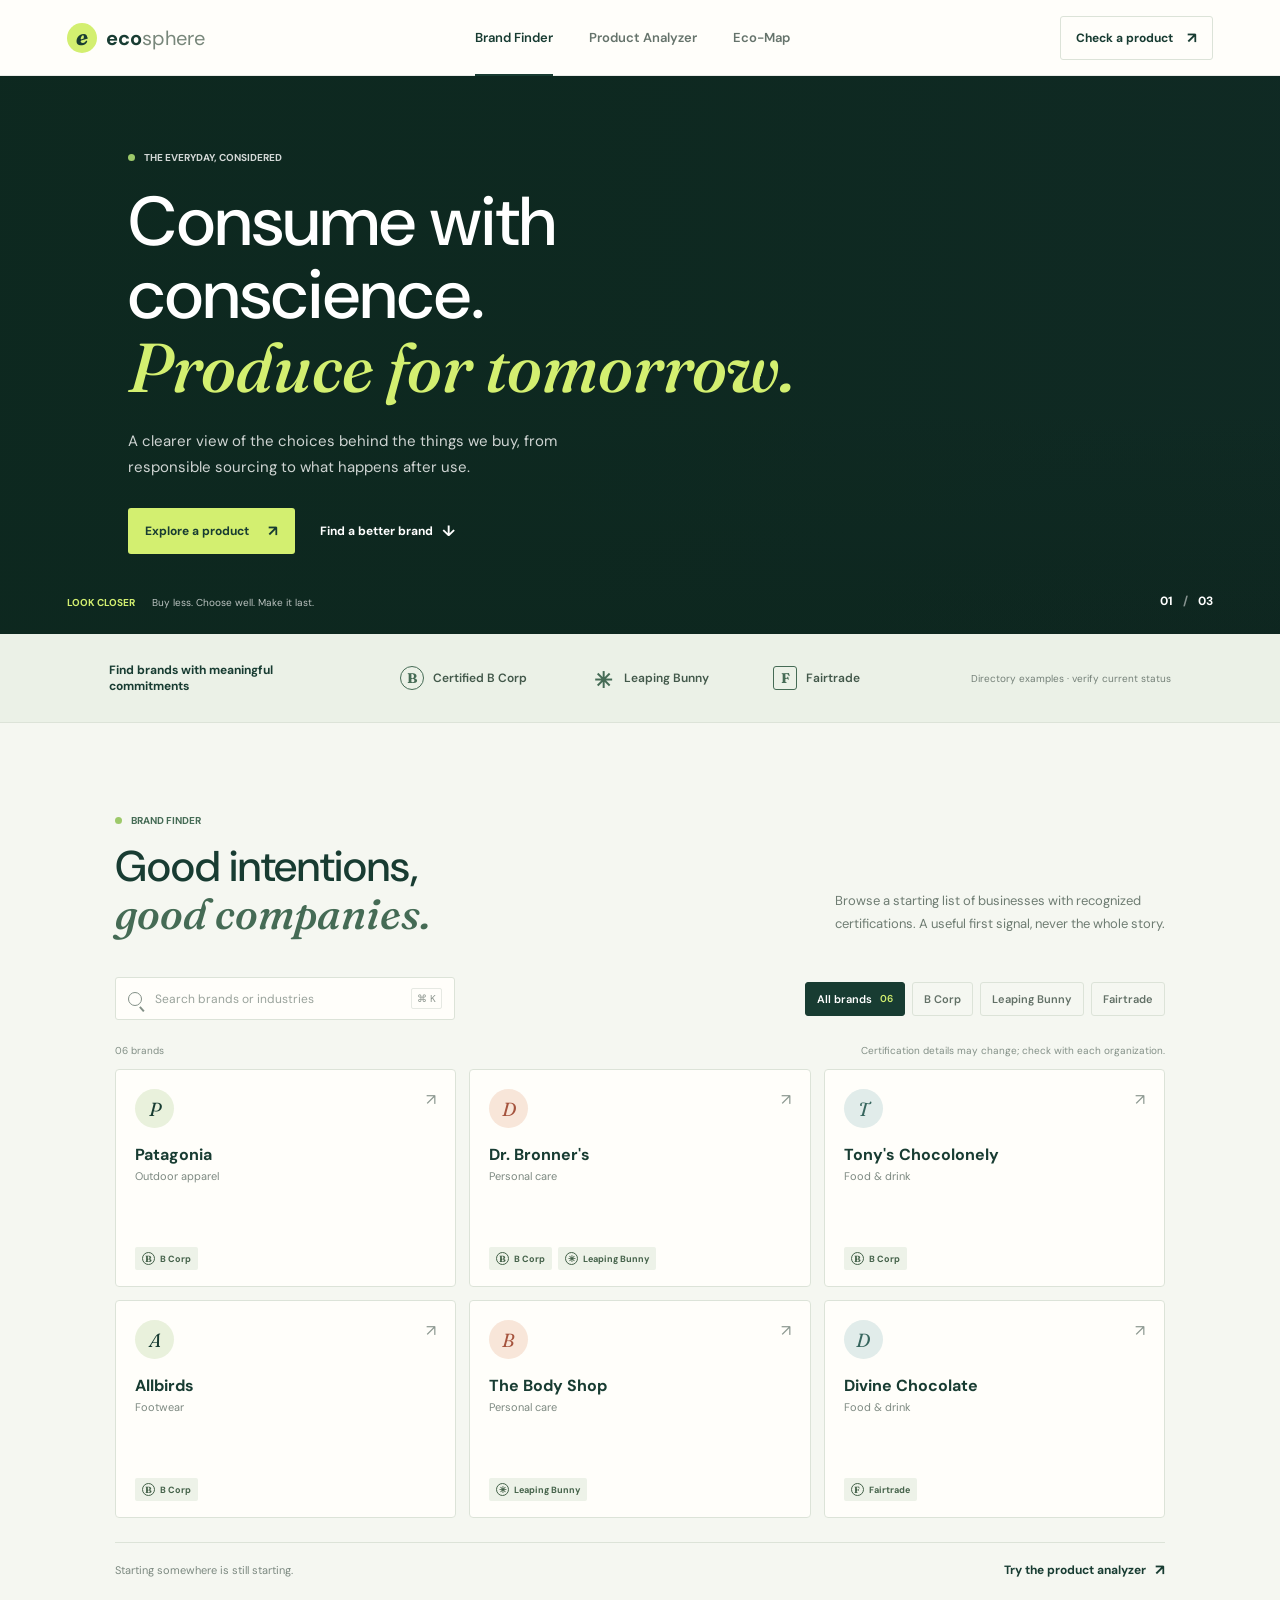
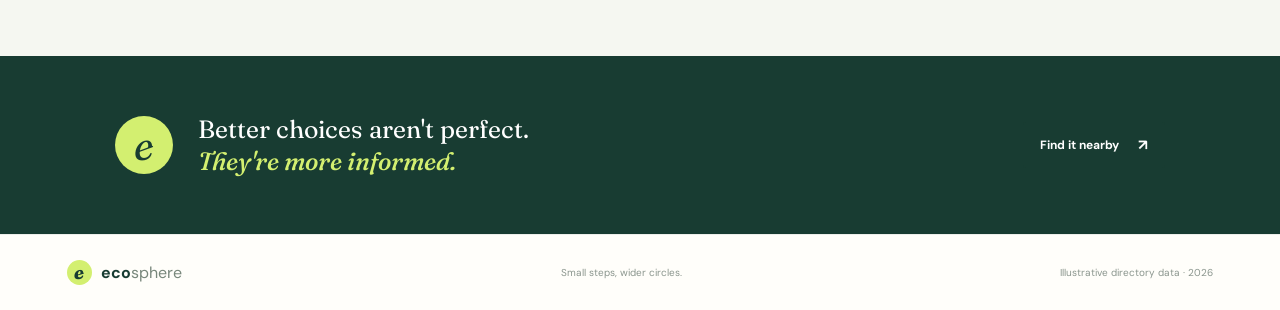
==== index.html @ 040bf847 "initial" ====
<!doctype html>
<html lang="en">
<head>
  <meta charset="utf-8">
  <meta name="viewport" content="width=device-width, initial-scale=1">
  <meta name="theme-color" content="#183c32">
  <meta name="description" content="Find considered brands and make more informed everyday choices with EcoSphere.">
  <title>EcoSphere | Better choices, made visible</title>
  <link rel="preconnect" href="https://fonts.googleapis.com">
  <link rel="preconnect" href="https://fonts.gstatic.com" crossorigin>
  <link href="https://fonts.googleapis.com/css2?family=DM+Sans:wght@400;500;600;700&family=Fraunces:opsz,wght@9..144,500;9..144,600&display=swap" rel="stylesheet">
  <link rel="stylesheet" href="styles.css">
  <script src="app.js" defer></script>
</head>
<body>
  <header class="site-header">
    <a class="wordmark" href="index.html" aria-label="EcoSphere home"><span class="brand-mark" aria-hidden="true">e</span><span>eco<span class="wordmark-light">sphere</span></span></a>
    <button class="menu-toggle" type="button" aria-label="Open navigation" aria-expanded="false" aria-controls="main-nav"><span></span><span></span></button>
    <nav class="main-nav" id="main-nav" aria-label="Main navigation">
      <a class="nav-link is-active" aria-current="page" href="index.html">Brand Finder</a>
      <a class="nav-link" href="analyzer.html">Product Analyzer</a>
      <a class="nav-link" href="eco-map.html">Eco-Map</a>
    </nav>
    <a class="header-cta" href="analyzer.html">Check a product <span aria-hidden="true">↗</span></a>
  </header>

  <main>
    <section class="hero hero-home">
      <div class="hero-photo" role="img" aria-label="Sunlight falling across a green mountain landscape"></div>
      <div class="hero-shade"></div>
      <div class="hero-content">
        <p class="eyebrow eyebrow-light"><span class="eyebrow-dot"></span> The everyday, considered</p>
        <h1>Consume with conscience.<br><em>Produce for tomorrow.</em></h1>
        <p class="hero-copy">A clearer view of the choices behind the things we buy, from responsible sourcing to what happens after use.</p>
        <div class="hero-actions"><a class="button button-lime" href="analyzer.html">Explore a product <span aria-hidden="true">↗</span></a><a class="text-link text-link-light" href="#brand-finder">Find a better brand <span aria-hidden="true">↓</span></a></div>
      </div>
      <div class="hero-footnote"><span>LOOK CLOSER</span><span>Buy less. Choose well. Make it last.</span></div>
      <div class="hero-index" aria-hidden="true">01 <span>/</span> 03</div>
    </section>

    <section class="trust-strip" aria-label="Directory certifications">
      <p>Find brands with meaningful commitments</p>
      <div class="trust-labels"><span><b class="trust-symbol">B</b> Certified B Corp</span><span><b class="trust-symbol trust-symbol-leaf">✳</b> Leaping Bunny</span><span><b class="trust-symbol trust-symbol-fair">F</b> Fairtrade</span></div>
      <span class="demo-note">Directory examples · verify current status</span>
    </section>

    <section class="directory-section section-pad" id="brand-finder">
      <div class="section-heading">
        <div><p class="eyebrow"><span class="eyebrow-dot"></span> Brand Finder</p><h2>Good intentions,<br><em>good companies.</em></h2></div>
        <p class="section-intro">Browse a starting list of businesses with recognized certifications. A useful first signal, never the whole story.</p>
      </div>
      <div class="directory-tools">
        <label class="search-field"><span class="search-icon" aria-hidden="true"></span><span class="sr-only">Search brands or industries</span><input id="brand-search" type="search" placeholder="Search brands or industries" autocomplete="off"><kbd>⌘ K</kbd></label>
        <div class="filter-group" role="group" aria-label="Filter by certification">
          <button class="filter-chip is-selected" type="button" data-cert="all" aria-pressed="true">All brands <span>06</span></button>
          <button class="filter-chip" type="button" data-cert="B Corp" aria-pressed="false">B Corp</button>
          <button class="filter-chip" type="button" data-cert="Leaping Bunny" aria-pressed="false">Leaping Bunny</button>
          <button class="filter-chip" type="button" data-cert="Fairtrade" aria-pressed="false">Fairtrade</button>
        </div>
      </div>
      <div class="result-line"><span id="brand-result-count">06 brands</span><span>Certification details may change; check with each organization.</span></div>
      <div class="brand-grid" id="brand-grid" aria-live="polite"></div>
      <div class="empty-state" id="brand-empty" hidden><span class="empty-icon">⌕</span><h3>No brands found</h3><p>Try a different search or certification filter.</p><button class="text-link" type="button" data-clear-search>Clear filters <span aria-hidden="true">↗</span></button></div>
      <div class="directory-bottom"><span>Starting somewhere is still starting.</span><a class="text-link" href="analyzer.html">Try the product analyzer <span aria-hidden="true">↗</span></a></div>
    </section>
    <section class="closing-band"><span class="closing-mark" aria-hidden="true">e</span><p>Better choices aren't perfect.<br><em>They're more informed.</em></p><a class="button button-dark" href="eco-map.html">Find it nearby <span aria-hidden="true">↗</span></a></section>
  </main>

  <footer class="site-footer"><a class="wordmark wordmark-footer" href="index.html"><span class="brand-mark" aria-hidden="true">e</span><span>eco<span class="wordmark-light">sphere</span></span></a><span>Small steps, wider circles.</span><span>Illustrative directory data · 2026</span></footer>
</body>
</html>
---- styles.css ----
:root {
  color-scheme: light;
  --forest: #183c32;
  --forest-dark: #102a24;
  --moss: #456b55;
  --lime: #d3ef70;
  --paper: #f5f7f1;
  --white: #fffefa;
  --ink: #1c2a23;
  --muted: #748078;
  --line: #dce3d8;
  --coral: #e78369;
  --font-body: "DM Sans", "Avenir Next", sans-serif;
  --font-display: "Fraunces", Georgia, serif;
}

* { box-sizing: border-box; }
html { scroll-behavior: smooth; }
body { margin: 0; background: var(--paper); color: var(--ink); font-family: var(--font-body); font-size: 15px; -webkit-font-smoothing: antialiased; }
a { color: inherit; text-decoration: none; }
button, input { color: inherit; font: inherit; }
button { cursor: pointer; }
.sr-only { position: absolute; width: 1px; height: 1px; padding: 0; margin: -1px; overflow: hidden; clip: rect(0,0,0,0); white-space: nowrap; border: 0; }

.site-header { position: sticky; z-index: 20; top: 0; display: flex; align-items: center; justify-content: space-between; height: 76px; padding: 0 5.2%; background: var(--white); border-bottom: 1px solid rgba(24,60,50,.09); }
.wordmark { display: inline-flex; align-items: center; gap: 9px; color: var(--forest); font-size: 20px; font-weight: 700; letter-spacing: 0; }
.wordmark-light { color: #78877b; font-weight: 400; }
.brand-mark { display: grid; width: 30px; height: 30px; place-items: center; border-radius: 50%; background: var(--lime); color: var(--forest); font-family: var(--font-display); font-size: 23px; font-style: italic; line-height: 1; }
.main-nav { display: flex; align-items: center; gap: 36px; height: 100%; }
.nav-link { position: relative; display: grid; align-items: center; height: 100%; color: #65736b; font-size: 13px; font-weight: 600; transition: color .18s ease; }
.nav-link:hover, .nav-link.is-active { color: var(--forest); }
.nav-link.is-active::after { position: absolute; right: 0; bottom: -1px; left: 0; height: 2px; background: var(--forest); content: ""; }
.header-cta { display: inline-flex; align-items: center; gap: 14px; padding: 11px 15px; border: 1px solid var(--line); border-radius: 3px; color: var(--forest); font-size: 12px; font-weight: 700; transition: background .2s ease, border-color .2s ease; }
.header-cta:hover { border-color: var(--lime); background: var(--lime); }
.header-cta span, .button span, .text-link span { font-size: 15px; }
.menu-toggle { display: none; }

.hero { position: relative; display: flex; min-height: 558px; align-items: center; overflow: hidden; background: var(--forest-dark); color: white; }
.hero-photo, .hero-shade { position: absolute; inset: 0; }
.hero-photo { background-image: url("https://images.unsplash.com/photo-1470252649378-9c29740c9fa8?auto=format&fit=crop&w=2200&q=85"); background-position: center 54%; background-size: cover; transform: scale(1.015); }
.hero-shade { background: linear-gradient(90deg, rgba(13,40,31,.91) 0%, rgba(13,40,31,.74) 43%, rgba(13,40,31,.15) 100%), linear-gradient(0deg, rgba(11,31,24,.34), transparent 40%); }
.hero-content { position: relative; width: min(760px, 80%); margin: 0 0 5px 10%; animation: rise-in .7s both; }
.eyebrow { display: flex; align-items: center; gap: 9px; margin: 0 0 21px; color: var(--moss); font-size: 10px; font-weight: 700; letter-spacing: 0; text-transform: uppercase; }
.eyebrow-light { color: rgba(255,255,255,.82); }
.eyebrow-dot { width: 7px; height: 7px; border-radius: 50%; background: #9dc96a; }
.hero h1, .analyzer-intro h1, .map-title h1 { margin: 0; font-size: clamp(42px, 5.4vw, 72px); font-weight: 500; letter-spacing: 0; line-height: 1.06; }
h1 em, h2 em, .closing-band em { color: var(--lime); font-family: var(--font-display); font-weight: 500; }
.hero-copy { max-width: 470px; margin: 22px 0 28px; color: rgba(255,255,255,.8); font-size: 15px; line-height: 1.75; }
.hero-actions { display: flex; align-items: center; gap: 25px; }
.button { display: inline-flex; min-height: 46px; align-items: center; justify-content: center; gap: 19px; padding: 0 17px; border: 0; border-radius: 3px; font-size: 12px; font-weight: 700; transition: transform .18s ease, background .18s ease; }
.button:hover { transform: translateY(-2px); }
.button-lime { background: var(--lime); color: var(--forest); }
.button-lime:hover { background: #def88b; }
.button-dark { background: var(--forest); color: white; }
.button-dark:hover { background: var(--moss); }
.text-link { display: inline-flex; align-items: center; gap: 9px; color: var(--forest); font-size: 12px; font-weight: 700; }
.text-link-light { color: white; }
.hero-footnote { position: absolute; bottom: 25px; left: 5.2%; display: flex; align-items: center; gap: 17px; color: rgba(255,255,255,.72); font-size: 10px; }
.hero-footnote span:first-child { color: var(--lime); font-weight: 700; letter-spacing: 0; }
.hero-index { position: absolute; right: 5.2%; bottom: 25px; color: white; font-size: 12px; font-weight: 700; }
.hero-index span { margin: 0 7px; color: rgba(255,255,255,.5); }
.trust-strip { display: flex; min-height: 89px; align-items: center; justify-content: space-between; gap: 20px; padding: 18px 8.5%; border-bottom: 1px solid var(--line); background: #ebf1e7; }
.trust-strip > p { max-width: 180px; margin: 0; color: var(--forest); font-size: 12px; font-weight: 700; }
.trust-labels { display: flex; align-items: center; gap: clamp(20px, 5vw, 66px); }
.trust-labels > span { display: inline-flex; align-items: center; gap: 9px; color: #42584a; font-size: 12px; font-weight: 600; white-space: nowrap; }
.trust-symbol { display: grid; width: 24px; height: 24px; place-items: center; border: 1.5px solid var(--moss); border-radius: 50%; color: var(--moss); font-family: var(--font-display); font-size: 14px; }
.trust-symbol-leaf { border: 0; font-size: 22px; }
.trust-symbol-fair { border-radius: 3px; }
.demo-note { color: var(--muted); font-size: 10px; text-align: right; }

.section-pad { padding: 91px 9% 76px; }
.section-heading { display: flex; align-items: end; justify-content: space-between; gap: 30px; margin-bottom: 39px; }
.section-heading .eyebrow { margin-bottom: 15px; }
.section-heading h2, .analyzer-placeholder h2 { margin: 0; color: var(--forest); font-size: 43px; font-weight: 500; letter-spacing: 0; line-height: 1.12; }
.section-heading h2 em, .analyzer-placeholder h2 em, .map-title h1 em { color: var(--moss); }
.section-intro { max-width: 330px; margin: 0 0 3px; color: #6e7c72; font-size: 13px; line-height: 1.8; }
.directory-tools { display: flex; align-items: center; justify-content: space-between; gap: 20px; margin-bottom: 24px; }
.search-field { display: flex; width: min(340px, 100%); height: 43px; align-items: center; gap: 11px; padding: 0 12px; border: 1px solid var(--line); border-radius: 3px; background: var(--white); }
.search-field:focus-within, .analyzer-search:focus-within, .location-search:focus-within { border-color: var(--moss); box-shadow: 0 0 0 3px rgba(69,107,85,.12); }
.search-icon { position: relative; display: inline-block; flex: 0 0 14px; width: 14px; height: 14px; border: 1.6px solid currentColor; border-radius: 50%; color: #839087; }
.search-icon::after { position: absolute; right: -5px; bottom: -3px; width: 6px; height: 1.6px; background: currentColor; content: ""; transform: rotate(48deg); transform-origin: left center; }
.search-field input, .analyzer-search input, .location-search input { width: 100%; min-width: 0; border: 0; outline: 0; background: transparent; font-size: 12px; }
.search-field input::placeholder, .analyzer-search input::placeholder { color: #9aa39c; }
.search-field kbd { padding: 3px 5px; border: 1px solid #e6e9e3; border-radius: 2px; color: #8b948d; font-family: inherit; font-size: 10px; white-space: nowrap; }
.filter-group { display: flex; flex-wrap: wrap; gap: 7px; }
.filter-chip { display: inline-flex; min-height: 34px; align-items: center; gap: 8px; padding: 0 11px; border: 1px solid var(--line); border-radius: 3px; background: transparent; color: #627066; font-size: 11px; font-weight: 600; transition: all .18s ease; }
.filter-chip:hover { border-color: var(--moss); }
.filter-chip.is-selected { border-color: var(--forest); background: var(--forest); color: white; }
.filter-chip span { color: var(--lime); font-size: 10px; }
.result-line { display: flex; justify-content: space-between; margin-bottom: 12px; color: #839087; font-size: 10px; }
.brand-grid { display: grid; grid-template-columns: repeat(3, minmax(0,1fr)); gap: 13px; }
.brand-card { position: relative; display: flex; min-height: 218px; flex-direction: column; padding: 19px 19px 16px; border: 1px solid var(--line); border-radius: 4px; background: var(--white); transition: transform .2s ease, box-shadow .2s ease; animation: rise-in .4s both; }
.brand-card:hover { box-shadow: 0 12px 30px rgba(24,60,50,.08); transform: translateY(-3px); }
.brand-card-top { display: flex; align-items: flex-start; justify-content: space-between; }
.brand-monogram { display: grid; width: 39px; height: 39px; place-items: center; border-radius: 50%; background: #e9f1dc; color: var(--forest); font-family: var(--font-display); font-size: 19px; font-style: italic; }
.brand-card:nth-child(3n + 2) .brand-monogram { background: #f8e6d9; color: #a5533d; }
.brand-card:nth-child(3n) .brand-monogram { background: #e1ecea; color: #37665e; }
.brand-card-link { color: #8c9890; font-size: 16px; transition: color .18s ease, transform .18s ease; }
.brand-card-link:hover { color: var(--forest); transform: translate(2px,-2px); }
.brand-card h3 { margin: 16px 0 4px; color: var(--forest); font-size: 16px; font-weight: 700; }
.brand-industry { margin: 0; color: #7d8981; font-size: 11px; }
.brand-badges { display: flex; flex-wrap: wrap; gap: 6px; margin-top: auto; padding-top: 16px; }
.brand-badge { display: inline-flex; align-items: center; gap: 5px; padding: 5px 7px; border-radius: 2px; background: #edf2e8; color: #45624a; font-size: 9px; font-weight: 700; }
.badge-mark { display: inline-grid; width: 13px; height: 13px; place-items: center; border: 1px solid currentColor; border-radius: 50%; font-family: var(--font-display); font-size: 9px; }
.empty-state { padding: 60px 20px; text-align: center; }
.empty-state[hidden], .analysis-card[hidden] { display: none; }
.empty-icon { color: var(--moss); font-family: var(--font-display); font-size: 35px; }
.empty-state h3 { margin: 12px 0 6px; color: var(--forest); font-size: 17px; }
.empty-state p { margin: 0 0 15px; color: var(--muted); font-size: 12px; }
.directory-bottom { display: flex; align-items: center; justify-content: space-between; gap: 18px; margin-top: 24px; padding-top: 17px; border-top: 1px solid var(--line); color: #7c8980; font-size: 11px; }
.closing-band { display: flex; min-height: 178px; align-items: center; justify-content: space-between; gap: 25px; padding: 35px 9%; background: var(--forest); color: white; }
.closing-mark { display: grid; width: 58px; height: 58px; flex: 0 0 auto; place-items: center; border-radius: 50%; background: var(--lime); color: var(--forest); font-family: var(--font-display); font-size: 42px; font-style: italic; }
.closing-band p { margin: 0 auto 0 0; font-family: var(--font-display); font-size: 25px; line-height: 1.3; }
.closing-band em { color: var(--lime); }
.site-footer { display: flex; min-height: 76px; align-items: center; justify-content: space-between; gap: 18px; padding: 16px 5.2%; border-top: 1px solid rgba(24,60,50,.08); background: var(--white); color: #8a958d; font-size: 10px; }
.wordmark-footer { font-size: 16px; }
.wordmark-footer .brand-mark { width: 25px; height: 25px; font-size: 19px; }

.analyzer-page { min-height: calc(100vh - 152px); padding: 64px 8% 55px; }
.analyzer-intro { max-width: 740px; margin: 0 auto; text-align: center; }
.analyzer-intro .eyebrow { justify-content: center; margin-bottom: 19px; }
.eyebrow-divider { color: #a8b1aa; }
.analyzer-intro h1 { color: var(--forest); font-size: 54px; }
.analyzer-intro h1 em { color: var(--moss); }
.analyzer-lead { max-width: 500px; margin: 14px auto 23px; color: #77847a; font-size: 13px; line-height: 1.75; }
.analyzer-search { display: flex; height: 58px; align-items: center; gap: 13px; padding: 6px 6px 6px 18px; border: 1px solid #d5ded2; border-radius: 4px; background: var(--white); transition: border-color .18s ease, box-shadow .18s ease; text-align: left; }
.analyzer-search input { flex: 1; font-size: 13px; }
.analyzer-search .button { min-height: 44px; }
.suggestions { display: flex; justify-content: center; gap: 9px; margin-top: 13px; color: #99a29b; font-size: 11px; }
.suggestions button { padding: 0; border: 0; border-bottom: 1px solid #aeb9af; background: transparent; color: #536e59; font-size: 11px; }
.suggestions button:hover { color: var(--forest); border-color: var(--forest); }
.analyzer-results { max-width: 830px; margin: 46px auto 0; }
.analyzer-placeholder { position: relative; display: grid; min-height: 250px; grid-template-columns: 1fr 1.05fr; align-items: center; gap: 38px; overflow: hidden; padding: 30px 38px; border: 1px solid var(--line); border-radius: 4px; background: #eef3e9; animation: rise-in .6s both; }
.analyzer-placeholder .eyebrow { margin-bottom: 12px; }
.analyzer-placeholder h2 { font-size: 34px; }
.analyzer-placeholder > div:last-of-type > p:last-child { max-width: 350px; margin: 12px 0 0; color: #77847a; font-size: 12px; line-height: 1.7; }
.placeholder-art { position: relative; display: grid; min-height: 182px; place-items: center; overflow: hidden; border-radius: 3px; background: #dce8d7; }
.placeholder-sun { position: absolute; top: 17px; right: 28px; width: 65px; height: 65px; border-radius: 50%; background: var(--lime); }
.placeholder-line { position: absolute; bottom: -75px; width: 330px; height: 200px; border: 1px solid rgba(69,107,85,.33); border-radius: 50%; transform: rotate(-17deg); }
.placeholder-line-two { bottom: -88px; width: 370px; height: 210px; }
.placeholder-leaf { position: relative; display: grid; width: 92px; height: 92px; place-items: center; border-radius: 70% 30% 65% 35%; background: var(--forest); color: var(--lime); font-family: var(--font-display); font-size: 71px; font-style: italic; transform: rotate(-15deg); }
.placeholder-index { position: absolute; right: 15px; bottom: 12px; color: #8e9b90; font-size: 9px; font-weight: 700; }
.analysis-card { overflow: hidden; border: 1px solid var(--line); border-radius: 4px; background: var(--white); animation: rise-in .4s both; }
.analysis-top { display: flex; align-items: flex-start; justify-content: space-between; gap: 25px; padding: 23px 26px; border-bottom: 1px solid var(--line); }
.analysis-top .eyebrow { margin-bottom: 9px; }
.analysis-top h2 { margin: 0; color: var(--forest); font-family: var(--font-display); font-size: 30px; font-weight: 500; text-transform: capitalize; }
.score-block { display: flex; align-items: center; gap: 11px; }
.score-ring { display: grid; width: 58px; height: 58px; flex: 0 0 auto; place-items: center; border-radius: 50%; background: conic-gradient(var(--moss) calc(var(--score) * 1%), #e7ece3 0); }
.score-ring::before { display: grid; width: 46px; height: 46px; place-items: center; border-radius: 50%; background: var(--white); color: var(--forest); content: attr(data-score); font-size: 15px; font-weight: 700; }
.score-label { color: #78847b; font-size: 10px; line-height: 1.5; }
.score-label strong { display: block; color: var(--forest); font-size: 11px; }
.analysis-summary { margin: 0; padding: 17px 26px 19px; color: #637168; font-size: 12px; line-height: 1.7; }
.metric-grid { display: grid; grid-template-columns: repeat(3,1fr); border-top: 1px solid var(--line); border-bottom: 1px solid var(--line); }
.metric-item { padding: 17px 21px; border-right: 1px solid var(--line); }
.metric-item:last-child { border-right: 0; }
.metric-head { display: flex; justify-content: space-between; gap: 8px; color: #526157; font-size: 10px; font-weight: 600; }
.metric-head strong { color: var(--forest); }
.metric-track { height: 4px; margin-top: 10px; overflow: hidden; border-radius: 4px; background: #e9eee6; }
.metric-fill { height: 100%; border-radius: inherit; background: #86aa67; }
.analysis-details { display: grid; grid-template-columns: 1fr 1fr; gap: 25px; padding: 20px 26px 22px; }
.analysis-details h3 { margin: 0 0 10px; color: var(--forest); font-size: 11px; }
.analysis-details ul { display: grid; gap: 8px; margin: 0; padding: 0; list-style: none; }
.analysis-details li { display: flex; gap: 8px; color: #718076; font-size: 10px; line-height: 1.55; }
.analysis-details li::before { flex: 0 0 auto; color: #719255; content: "+"; font-weight: 700; }
.analysis-details .caution-list li::before { color: var(--coral); content: "!"; }
.method-note { display: flex; max-width: 830px; align-items: center; gap: 13px; margin: 18px auto 0; padding: 14px 17px; border: 1px solid var(--line); border-radius: 3px; color: #78847b; font-size: 10px; line-height: 1.6; }
.method-icon { display: grid; width: 21px; height: 21px; flex: 0 0 auto; place-items: center; border: 1px solid #91a18e; border-radius: 50%; color: var(--moss); font-family: var(--font-display); font-size: 12px; }
.method-note p { flex: 1; margin: 0; }
.method-note strong { color: var(--forest); }
.method-note .text-link { flex: 0 0 auto; font-size: 10px; }

.map-body { overflow: hidden; }
.map-page { display: grid; height: calc(100vh - 152px); min-height: 570px; grid-template-columns: minmax(360px, 39%) 1fr; }
.map-sidebar { z-index: 1; display: flex; flex-direction: column; overflow: auto; padding: 29px clamp(23px,3vw,44px) 18px; background: var(--paper); }
.map-title .eyebrow { margin-bottom: 11px; }
.map-title h1 { color: var(--forest); font-size: 39px; }
.map-title > p:last-child { max-width: 330px; margin: 12px 0 17px; color: #768379; font-size: 11px; line-height: 1.65; }
.location-search { display: flex; height: 43px; flex: 0 0 auto; align-items: center; gap: 11px; padding: 0 12px; border: 1px solid var(--line); border-radius: 3px; background: var(--white); transition: border-color .18s ease, box-shadow .18s ease; }
.location-search input { font-size: 11px; }
.location-search > button { border: 0; background: transparent; color: var(--forest); font-size: 17px; }
.map-controls { padding: 18px 0 14px; border-bottom: 1px solid var(--line); }
.map-filter-label { display: flex; justify-content: space-between; margin-bottom: 10px; color: #77847a; font-size: 10px; font-weight: 700; }
.map-filter-label span:last-child { font-weight: 500; }
.map-filter-buttons { display: flex; flex-wrap: wrap; gap: 7px; }
.map-filter { display: inline-flex; min-height: 31px; align-items: center; gap: 6px; padding: 0 9px; border: 1px solid var(--line); border-radius: 3px; background: transparent; color: #647168; font-size: 10px; font-weight: 600; }
.map-filter:hover, .map-filter.is-selected { border-color: var(--forest); color: var(--forest); }
.map-filter.is-selected { background: #e8efe2; }
.map-filter span:last-child { color: #859287; font-size: 9px; }
.legend-dot { width: 7px; height: 7px; border-radius: 50%; background: #618c57; }
.dot-online { background: #dd866b; }
.map-list { display: grid; align-content: start; }
.place-card { display: grid; grid-template-columns: 35px 1fr auto; gap: 11px; padding: 15px 0; border-bottom: 1px solid var(--line); cursor: pointer; transition: padding .18s ease; }
.place-card:hover, .place-card.is-focused { padding-right: 5px; padding-left: 5px; background: rgba(232,239,226,.65); }
.place-icon { display: grid; width: 33px; height: 33px; place-items: center; border-radius: 50%; background: #e3eedb; color: #527b4a; font-size: 12px; }
.place-icon.online { background: #f7e8dc; color: #a55e45; }
.place-info h2 { margin: 1px 0 4px; color: var(--forest); font-size: 12px; }
.place-info p { margin: 0; color: #849087; font-size: 10px; line-height: 1.5; }
.place-type { display: inline-block; margin-top: 6px; color: #618359; font-size: 9px; font-weight: 700; }
.place-type.online-type { color: #b56c52; }
.place-arrow { align-self: center; color: #8c978f; font-size: 15px; }
.map-disclaimer { display: flex; gap: 8px; margin: auto 0 0; padding-top: 13px; color: #89948c; font-size: 9px; line-height: 1.55; }
.map-disclaimer span { display: grid; width: 14px; height: 14px; flex: 0 0 auto; place-items: center; border: 1px solid #a8b2a9; border-radius: 50%; font-family: var(--font-display); }
.map-panel { position: relative; min-width: 0; background: #e2e9dc; }
#eco-map { position: absolute; inset: 0; background: #e2e9dc; }
.map-attribution-note { position: absolute; z-index: 400; bottom: 14px; left: 14px; padding: 7px 10px; border: 1px solid rgba(24,60,50,.1); border-radius: 3px; background: rgba(255,254,250,.94); color: #53665a; font-size: 9px; }
.map-zoom-note { position: absolute; z-index: 400; top: 15px; right: 15px; display: flex; align-items: center; gap: 9px; padding: 9px 11px; border-radius: 3px; background: rgba(255,254,250,.94); color: #627168; font-size: 9px; line-height: 1.5; }
.map-compass { display: grid; width: 25px; height: 25px; place-items: center; border: 1px solid #c8d2c7; border-radius: 50%; color: var(--forest); font-size: 9px; font-weight: 700; }
.leaflet-container { font-family: var(--font-body); }
.eco-marker { display: grid; width: 31px; height: 31px; place-items: center; border: 2px solid white; border-radius: 50% 50% 50% 4px; background: #618c57; box-shadow: 0 2px 6px rgba(16,42,36,.26); color: white; font-size: 11px; transform: rotate(-45deg); }
.eco-marker span { transform: rotate(45deg); }
.eco-marker.online-marker { background: #dd866b; }
.leaflet-popup-content-wrapper { border-radius: 3px; }
.leaflet-popup-content { margin: 12px 15px; color: #59695f; font-family: var(--font-body); font-size: 11px; line-height: 1.55; }
.leaflet-popup-content strong { color: var(--forest); font-size: 12px; }
.leaflet-popup-content a { color: var(--forest); font-weight: 700; }

@keyframes rise-in { from { opacity: 0; transform: translateY(10px); } to { opacity: 1; transform: translateY(0); } }
@media (prefers-reduced-motion: reduce) { *, *::before, *::after { scroll-behavior: auto !important; animation-duration: .01ms !important; animation-iteration-count: 1 !important; transition-duration: .01ms !important; } }

@media (max-width: 900px) {
  .site-header { padding: 0 4%; }
  .main-nav { gap: 20px; }
  .header-cta { gap: 8px; padding: 10px; }
  .trust-strip { padding-right: 5%; padding-left: 5%; }
  .trust-labels { gap: 20px; }
  .demo-note { max-width: 115px; line-height: 1.4; }
  .section-pad { padding-right: 6%; padding-left: 6%; }
  .directory-tools { align-items: flex-start; flex-direction: column; }
  .brand-grid { grid-template-columns: repeat(2,minmax(0,1fr)); }
  .map-page { grid-template-columns: minmax(330px, 43%) 1fr; }
  .map-sidebar { padding-right: 22px; padding-left: 22px; }
}
@media (max-width: 640px) {
  .site-header { height: 65px; }
  .wordmark { font-size: 18px; }
  .brand-mark { width: 27px; height: 27px; font-size: 21px; }
  .menu-toggle { display: flex; width: 36px; height: 36px; flex-direction: column; align-items: center; justify-content: center; gap: 5px; order: 3; border: 1px solid var(--line); border-radius: 3px; background: transparent; }
  .menu-toggle span { width: 15px; height: 1.5px; background: var(--forest); }
  .main-nav { position: absolute; top: 64px; right: 0; left: 0; display: none; height: auto; flex-direction: column; align-items: stretch; gap: 0; padding: 7px 5% 13px; border-bottom: 1px solid var(--line); background: var(--white); }
  .main-nav.is-open { display: flex; }
  .nav-link { min-height: 44px; }
  .nav-link.is-active::after { right: auto; width: 38px; }
  .header-cta { margin-left: auto; margin-right: 10px; padding: 9px; font-size: 10px; }
  .hero { min-height: 500px; align-items: center; }
  .hero-photo { background-position: 58% center; }
  .hero-shade { background: linear-gradient(90deg,rgba(13,40,31,.84),rgba(13,40,31,.42)),linear-gradient(0deg,rgba(11,31,24,.44),transparent 55%); }
  .hero-content { width: 88%; margin: -4px 0 0 6%; }
  .hero h1 { font-size: 44px; }
  .hero-copy { max-width: 360px; font-size: 13px; }
  .hero-actions { align-items: flex-start; flex-direction: column; gap: 17px; }
  .hero-footnote { bottom: 21px; left: 6%; gap: 9px; font-size: 9px; }
  .hero-index { right: 6%; bottom: 21px; font-size: 10px; }
  .trust-strip { align-items: flex-start; flex-direction: column; gap: 13px; padding: 20px 6%; }
  .trust-strip > p { max-width: none; }
  .trust-labels { width: 100%; flex-wrap: wrap; gap: 12px 19px; }
  .trust-labels > span { gap: 6px; font-size: 10px; }
  .trust-symbol { width: 21px; height: 21px; font-size: 12px; }
  .demo-note { max-width: none; text-align: left; }
  .section-pad { padding: 59px 6% 52px; }
  .section-heading { align-items: flex-start; flex-direction: column; gap: 13px; margin-bottom: 25px; }
  .section-heading h2 { font-size: 38px; }
  .section-intro { max-width: 420px; font-size: 12px; }
  .directory-tools { gap: 13px; margin-bottom: 17px; }
  .search-field { width: 100%; }
  .filter-group { gap: 6px; }
  .filter-chip { min-height: 31px; padding: 0 8px; font-size: 10px; }
  .result-line { gap: 15px; font-size: 9px; }
  .result-line span:last-child { text-align: right; }
  .brand-grid { grid-template-columns: 1fr; gap: 9px; }
  .brand-card { min-height: 170px; padding: 15px; }
  .brand-card h3 { margin-top: 10px; }
  .brand-badges { padding-top: 12px; }
  .directory-bottom { align-items: flex-start; flex-direction: column; gap: 10px; }
  .closing-band { min-height: 165px; flex-wrap: wrap; padding: 25px 6%; }
  .closing-mark { width: 45px; height: 45px; font-size: 33px; }
  .closing-band p { font-size: 21px; }
  .closing-band .button { width: 100%; }
  .site-footer { min-height: 75px; flex-wrap: wrap; gap: 8px 15px; padding: 14px 6%; }
  .site-footer > span:last-child { margin-left: auto; }
  .analyzer-page { min-height: calc(100vh - 140px); padding: 48px 6% 35px; }
  .analyzer-intro h1 { font-size: 43px; }
  .analyzer-lead { font-size: 12px; }
  .analyzer-search { height: 54px; gap: 9px; padding-left: 13px; }
  .analyzer-search input { font-size: 11px; }
  .analyzer-search .button { min-height: 40px; gap: 8px; padding: 0 11px; font-size: 10px; }
  .suggestions { flex-wrap: wrap; font-size: 10px; }
  .suggestions button { font-size: 10px; }
  .analyzer-results { margin-top: 32px; }
  .analyzer-placeholder { min-height: auto; grid-template-columns: 1fr; gap: 20px; padding: 18px; }
  .placeholder-art { min-height: 145px; }
  .analyzer-placeholder h2 { font-size: 30px; }
  .analysis-top { gap: 12px; padding: 17px; }
  .analysis-top h2 { font-size: 24px; }
  .score-ring { width: 47px; height: 47px; }
  .score-ring::before { width: 37px; height: 37px; font-size: 12px; }
  .score-label { display: none; }
  .analysis-summary { padding: 13px 17px; font-size: 11px; }
  .metric-grid { grid-template-columns: 1fr; }
  .metric-item { padding: 11px 17px; border-right: 0; border-bottom: 1px solid var(--line); }
  .metric-item:last-child { border-bottom: 0; }
  .analysis-details { grid-template-columns: 1fr; gap: 19px; padding: 17px; }
  .method-note { align-items: flex-start; flex-wrap: wrap; padding: 12px; }
  .method-note p { min-width: calc(100% - 40px); }
  .method-note .text-link { margin-left: 34px; }
  .map-body { overflow: auto; }
  .map-page { height: auto; min-height: 0; grid-template-columns: 1fr; }
  .map-sidebar { max-height: none; overflow: visible; padding: 25px 6% 15px; }
  .map-title h1 { font-size: 35px; }
  .map-list { grid-template-columns: 1fr 1fr; column-gap: 14px; }
  .place-card { grid-template-columns: 29px 1fr; gap: 8px; padding: 12px 0; }
  .place-icon { width: 27px; height: 27px; }
  .place-arrow { display: none; }
  .place-info h2 { font-size: 11px; }
  .place-info p { font-size: 9px; }
  .map-disclaimer { margin-top: 8px; }
  .map-panel { min-height: 390px; }
  #eco-map { position: relative; height: 390px; }
  .site-footer { margin-top: 0; }
}
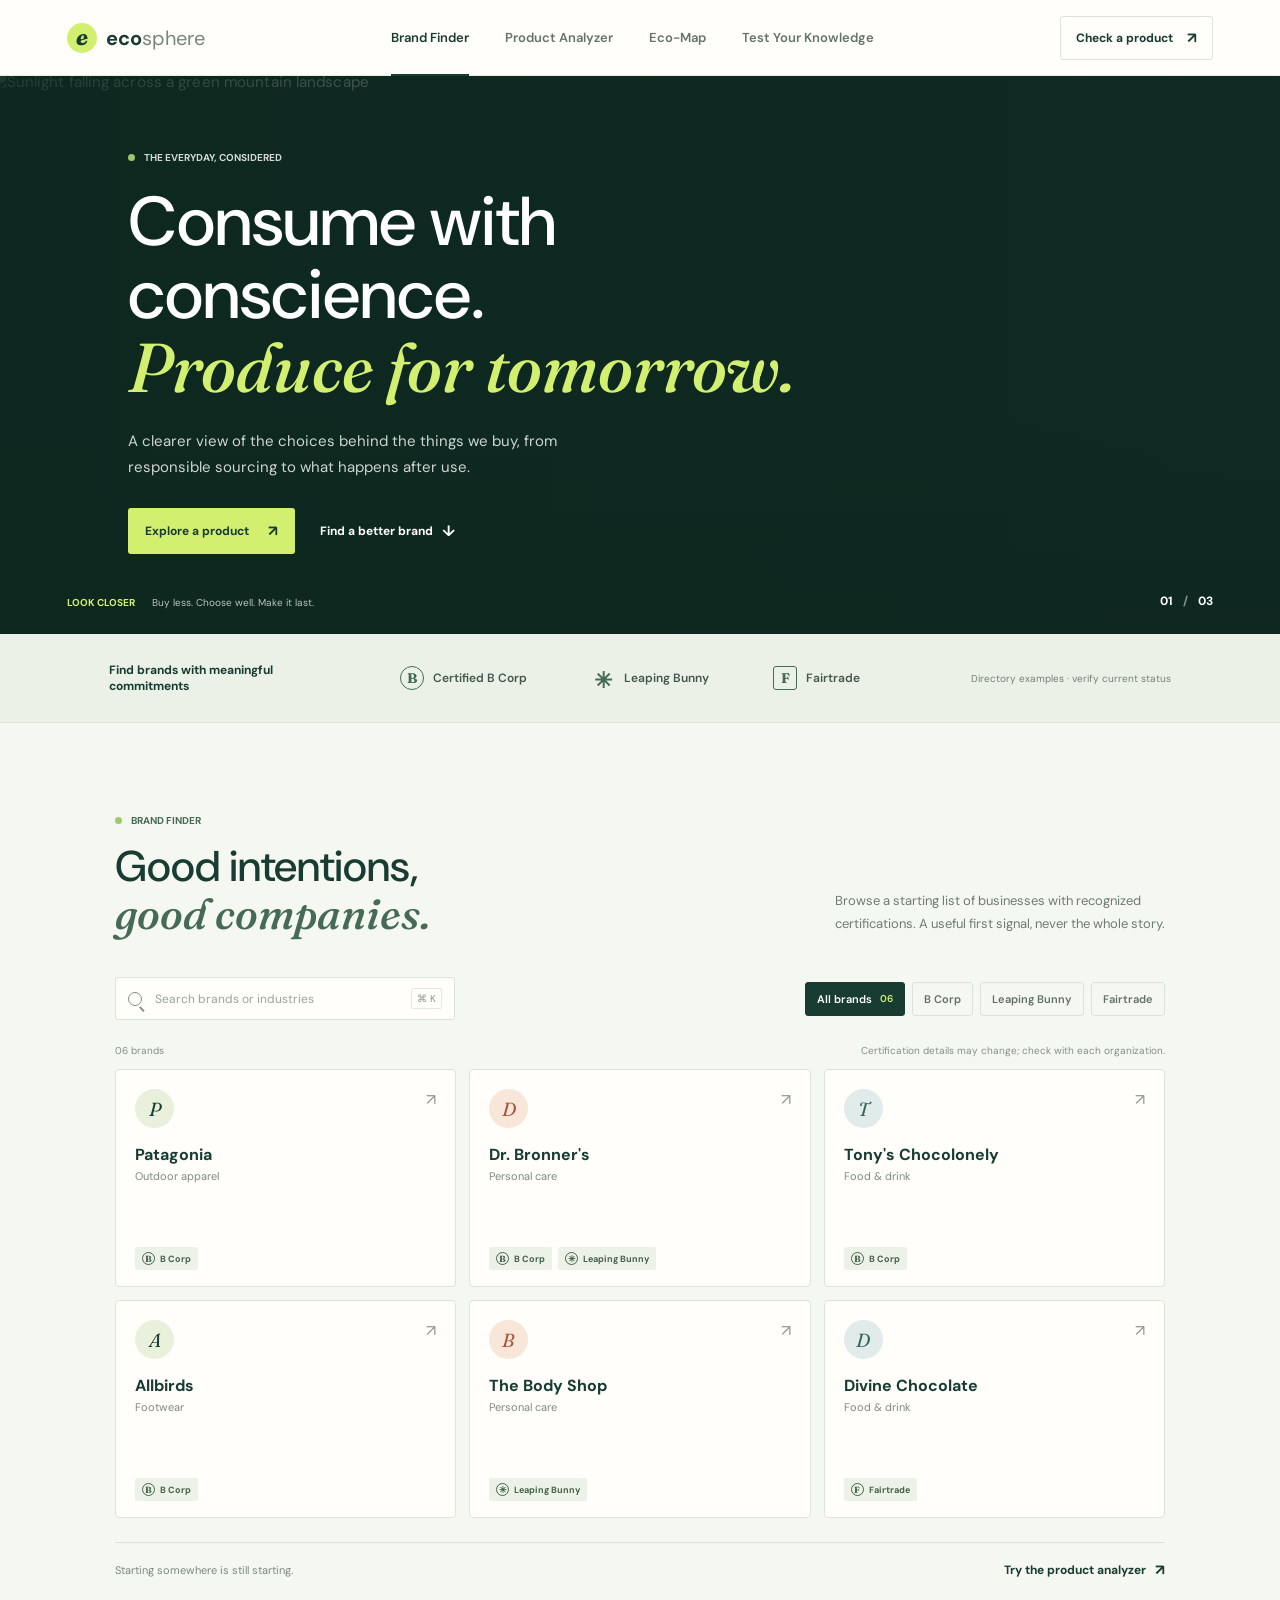
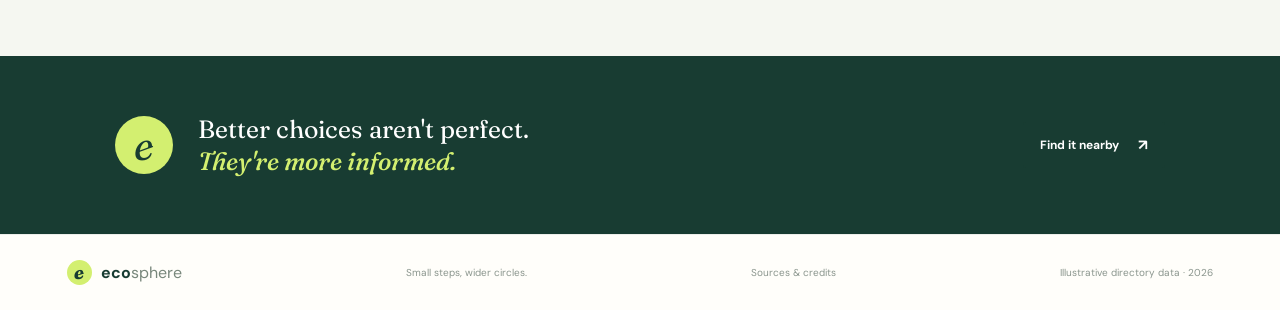
==== commit d30d26ed: "Changes" ====
--- a/index.html
+++ b/index.html
@@ -20,13 +20,14 @@
       <a class="nav-link is-active" aria-current="page" href="index.html">Brand Finder</a>
       <a class="nav-link" href="analyzer.html">Product Analyzer</a>
       <a class="nav-link" href="eco-map.html">Eco-Map</a>
+      <a class="nav-link" href="game.html">Test Your Knowledge</a>
     </nav>
     <a class="header-cta" href="analyzer.html">Check a product <span aria-hidden="true">↗</span></a>
   </header>
 
   <main>
     <section class="hero hero-home">
-      <div class="hero-photo" role="img" aria-label="Sunlight falling across a green mountain landscape"></div>
+      <img class="hero-photo" src="https://images.unsplash.com/photo-1470252649378-9c29740c9fa8?auto=format&amp;fit=crop&amp;w=2200&amp;q=85" alt="Sunlight falling across a green mountain landscape">
       <div class="hero-shade"></div>
       <div class="hero-content">
         <p class="eyebrow eyebrow-light"><span class="eyebrow-dot"></span> The everyday, considered</p>
@@ -66,6 +67,6 @@
     <section class="closing-band"><span class="closing-mark" aria-hidden="true">e</span><p>Better choices aren't perfect.<br><em>They're more informed.</em></p><a class="button button-dark" href="eco-map.html">Find it nearby <span aria-hidden="true">↗</span></a></section>
   </main>
 
-  <footer class="site-footer"><a class="wordmark wordmark-footer" href="index.html"><span class="brand-mark" aria-hidden="true">e</span><span>eco<span class="wordmark-light">sphere</span></span></a><span>Small steps, wider circles.</span><span>Illustrative directory data · 2026</span></footer>
+  <footer class="site-footer"><a class="wordmark wordmark-footer" href="index.html"><span class="brand-mark" aria-hidden="true">e</span><span>eco<span class="wordmark-light">sphere</span></span></a><span>Small steps, wider circles.</span><a href="sources.html">Sources &amp; credits</a><span>Illustrative directory data · 2026</span></footer>
 </body>
 </html>
--- a/styles.css
+++ b/styles.css
@@ -37,7 +37,7 @@
 
 .hero { position: relative; display: flex; min-height: 558px; align-items: center; overflow: hidden; background: var(--forest-dark); color: white; }
 .hero-photo, .hero-shade { position: absolute; inset: 0; }
-.hero-photo { background-image: url("https://images.unsplash.com/photo-1470252649378-9c29740c9fa8?auto=format&fit=crop&w=2200&q=85"); background-position: center 54%; background-size: cover; transform: scale(1.015); }
+.hero-photo { width: 100%; height: 100%; object-fit: cover; object-position: center 54%; transform: scale(1.015); }
 .hero-shade { background: linear-gradient(90deg, rgba(13,40,31,.91) 0%, rgba(13,40,31,.74) 43%, rgba(13,40,31,.15) 100%), linear-gradient(0deg, rgba(11,31,24,.34), transparent 40%); }
 .hero-content { position: relative; width: min(760px, 80%); margin: 0 0 5px 10%; animation: rise-in .7s both; }
 .eyebrow { display: flex; align-items: center; gap: 9px; margin: 0 0 21px; color: var(--moss); font-size: 10px; font-weight: 700; letter-spacing: 0; text-transform: uppercase; }
@@ -214,6 +214,74 @@
 .leaflet-popup-content strong { color: var(--forest); font-size: 12px; }
 .leaflet-popup-content a { color: var(--forest); font-weight: 700; }
 
+.game-page, .sources-page { min-height: calc(100vh - 152px); padding: 62px 8% 70px; }
+.game-intro, .sources-intro { max-width: 760px; margin: 0 auto 34px; text-align: center; }
+.game-intro .eyebrow, .sources-intro .eyebrow { justify-content: center; margin-bottom: 15px; }
+.game-intro h1, .sources-intro h1 { margin: 0; color: var(--forest); font-size: clamp(40px, 5vw, 58px); font-weight: 500; line-height: 1.1; }
+.game-intro h1 em, .sources-intro h1 em { color: var(--moss); }
+.game-intro > p:last-child, .sources-intro > p:last-child { max-width: 570px; margin: 15px auto 0; color: #77847a; font-size: 13px; line-height: 1.75; }
+.game-card { max-width: 760px; margin: 0 auto; overflow: hidden; border: 1px solid var(--line); border-radius: 5px; background: var(--white); box-shadow: 0 16px 44px rgba(24,60,50,.06); }
+.game-topline { display: flex; align-items: center; justify-content: space-between; gap: 18px; padding: 18px 24px; border-bottom: 1px solid var(--line); background: #eef3e9; color: #617267; font-size: 11px; font-weight: 700; }
+.game-progress { width: min(230px, 42%); height: 7px; overflow: hidden; border-radius: 10px; background: #dce5d8; }
+.game-progress span { display: block; width: 0; height: 100%; border-radius: inherit; background: #78a45e; transition: width .3s ease; }
+.game-content { min-height: 325px; padding: 32px clamp(20px, 5vw, 42px) 36px; }
+.game-welcome, .game-finish { display: grid; min-height: 250px; align-content: center; justify-items: center; text-align: center; }
+.game-spark { display: grid; width: 61px; height: 61px; margin-bottom: 14px; place-items: center; border-radius: 50%; background: #e8f0dd; color: var(--forest); font-family: var(--font-display); font-size: 31px; }
+.game-welcome h2, .game-finish h2 { margin: 0; color: var(--forest); font-family: var(--font-display); font-size: 31px; font-weight: 500; }
+.game-welcome p, .game-finish p { max-width: 490px; margin: 12px auto 22px; color: #77847a; font-size: 13px; line-height: 1.7; }
+.game-question-label { margin: 0 0 11px; color: #728078; font-size: 10px; font-weight: 700; letter-spacing: .08em; text-transform: uppercase; }
+.game-question { margin: 0 0 22px; color: var(--forest); font-family: var(--font-display); font-size: clamp(24px, 3.2vw, 32px); font-weight: 500; line-height: 1.25; }
+.game-answers { display: grid; gap: 9px; }
+.game-answer { display: flex; min-height: 52px; align-items: center; gap: 12px; padding: 11px 14px; border: 1px solid var(--line); border-radius: 3px; background: var(--white); color: #405349; font-size: 12px; line-height: 1.5; text-align: left; transition: border-color .16s ease, background .16s ease, transform .16s ease; }
+.game-answer:hover:not(:disabled) { transform: translateY(-1px); border-color: var(--moss); background: #f5f8f1; }
+.game-answer:disabled { cursor: default; }
+.game-answer.is-correct { border-color: #77a45d; background: #edf5e6; }
+.game-answer.is-incorrect { border-color: #d89a83; background: #fbefea; }
+.answer-letter { display: grid; width: 25px; height: 25px; flex: 0 0 auto; place-items: center; border: 1px solid #dce3d8; border-radius: 50%; color: #718078; font-size: 10px; font-weight: 700; }
+.game-feedback { margin: 18px 0 0; padding: 13px 15px; border-left: 3px solid #77a45d; background: #f1f5ed; color: #526357; font-size: 12px; line-height: 1.65; }
+.game-feedback.is-incorrect { border-color: #cf8469; background: #fbf1ed; }
+.game-controls { display: flex; justify-content: flex-end; margin-top: 20px; }
+.game-controls .button { min-width: 130px; }
+.game-controls .button[hidden] { display: none; }
+.game-result { margin: 0 0 8px; color: var(--moss); font-family: var(--font-display); font-size: 54px; }
+.arcade-section { max-width: 960px; margin: 68px auto 0; }
+.arcade-heading { max-width: 590px; margin: 0 auto 24px; text-align: center; }
+.arcade-heading .eyebrow { justify-content: center; margin-bottom: 12px; }
+.arcade-heading h2 { margin: 0; color: var(--forest); font-family: var(--font-display); font-size: clamp(32px, 4vw, 45px); font-weight: 500; line-height: 1.1; }
+.arcade-heading h2 em { color: var(--moss); }
+.arcade-heading > p:last-child { margin: 12px auto 0; color: #77847a; font-size: 13px; line-height: 1.7; }
+.arcade-card { overflow: hidden; border: 1px solid var(--line); border-radius: 5px; background: var(--white); box-shadow: 0 16px 44px rgba(24,60,50,.06); }
+.arcade-topline { display: flex; align-items: center; justify-content: space-between; gap: 16px; padding: 16px 22px; border-bottom: 1px solid var(--line); background: #eef3e9; color: #526357; font-size: 11px; font-weight: 700; }
+.arcade-board-wrap { position: relative; overflow: hidden; background: #f3f6ed; }
+#label-game { display: block; width: 100%; height: auto; touch-action: none; }
+#label-game:focus-visible { outline: 3px solid #83a95f; outline-offset: -3px; }
+.arcade-overlay { position: absolute; inset: 0; display: grid; align-content: center; justify-items: center; padding: 24px; background: rgba(245,247,241,.88); text-align: center; }
+.arcade-overlay[hidden] { display: none; }
+.arcade-overlay-mark { display: grid; width: 48px; height: 48px; margin-bottom: 8px; place-items: center; border-radius: 50%; background: #e8f0dd; color: var(--forest); font-size: 24px; }
+.arcade-overlay h3 { margin: 0; color: var(--forest); font-family: var(--font-display); font-size: 27px; font-weight: 500; }
+.arcade-overlay p { max-width: 390px; margin: 8px 0 0; color: #65736b; font-size: 12px; line-height: 1.6; }
+.arcade-footer { display: flex; align-items: center; justify-content: space-between; gap: 18px; padding: 16px 20px; border-top: 1px solid var(--line); }
+.arcade-legend { display: flex; flex-wrap: wrap; gap: 12px 22px; color: #617267; font-size: 11px; }
+.arcade-legend span { display: inline-flex; align-items: center; gap: 7px; }
+.arcade-legend strong { color: var(--forest); }
+.arcade-legend i { display: grid; width: 20px; height: 20px; place-items: center; border-radius: 50%; font-size: 13px; font-style: normal; font-weight: 700; }
+.legend-good { background: #e5efdc; color: #365c3b; }
+.legend-bad { background: #f8e9e3; color: #8a4734; }
+.arcade-touch-controls { display: none; grid-template: repeat(2, 42px) / repeat(3, 42px); justify-content: center; gap: 5px; padding: 0 0 16px; }
+.arcade-touch-controls button { border: 1px solid var(--line); border-radius: 4px; background: #f3f6ed; color: var(--forest); font-size: 18px; font-weight: 700; touch-action: none; }
+.arcade-touch-controls button:active { background: var(--lime); }
+.arcade-touch-controls [data-direction="up"] { grid-area: 1 / 2; }
+.arcade-touch-controls [data-direction="left"] { grid-area: 2 / 1; }
+.arcade-touch-controls [data-direction="down"] { grid-area: 2 / 2; }
+.arcade-touch-controls [data-direction="right"] { grid-area: 2 / 3; }
+.sources-list { display: grid; max-width: 850px; gap: 12px; margin: 0 auto; }
+.source-item { padding: 19px 21px; border: 1px solid var(--line); border-radius: 4px; background: var(--white); }
+.source-item h2 { margin: 0 0 6px; color: var(--forest); font-size: 14px; }
+.source-item p { margin: 0; color: #738077; font-size: 11px; line-height: 1.7; }
+.source-item a { color: #456b55; text-decoration: underline; text-underline-offset: 2px; }
+.sources-note { max-width: 850px; margin: 20px auto 0; color: #849087; font-size: 10px; line-height: 1.7; }
+.game-page button:focus-visible, .sources-page a:focus-visible { outline: 3px solid #83a95f; outline-offset: 3px; }
+
 @keyframes rise-in { from { opacity: 0; transform: translateY(10px); } to { opacity: 1; transform: translateY(0); } }
 @media (prefers-reduced-motion: reduce) { *, *::before, *::after { scroll-behavior: auto !important; animation-duration: .01ms !important; animation-iteration-count: 1 !important; transition-duration: .01ms !important; } }
 
@@ -229,6 +297,8 @@
   .brand-grid { grid-template-columns: repeat(2,minmax(0,1fr)); }
   .map-page { grid-template-columns: minmax(330px, 43%) 1fr; }
   .map-sidebar { padding-right: 22px; padding-left: 22px; }
+  .main-nav { gap: 15px; }
+  .nav-link { font-size: 11px; }
 }
 @media (max-width: 640px) {
   .site-header { height: 65px; }
@@ -242,7 +312,7 @@
   .nav-link.is-active::after { right: auto; width: 38px; }
   .header-cta { margin-left: auto; margin-right: 10px; padding: 9px; font-size: 10px; }
   .hero { min-height: 500px; align-items: center; }
-  .hero-photo { background-position: 58% center; }
+  .hero-photo { object-position: 58% center; }
   .hero-shade { background: linear-gradient(90deg,rgba(13,40,31,.84),rgba(13,40,31,.42)),linear-gradient(0deg,rgba(11,31,24,.44),transparent 55%); }
   .hero-content { width: 88%; margin: -4px 0 0 6%; }
   .hero h1 { font-size: 44px; }
@@ -277,6 +347,27 @@
   .closing-band .button { width: 100%; }
   .site-footer { min-height: 75px; flex-wrap: wrap; gap: 8px 15px; padding: 14px 6%; }
   .site-footer > span:last-child { margin-left: auto; }
+  .site-footer { justify-content: space-between; }
+  .main-nav .nav-link { font-size: 13px; }
+  .game-page, .sources-page { min-height: calc(100vh - 140px); padding: 43px 6% 45px; }
+  .game-intro, .sources-intro { margin-bottom: 25px; }
+  .game-intro > p:last-child, .sources-intro > p:last-child { font-size: 12px; }
+  .game-topline { padding: 14px 16px; }
+  .game-content { min-height: 300px; padding: 25px 17px; }
+  .game-welcome h2, .game-finish h2 { font-size: 27px; }
+  .game-answer { font-size: 11px; }
+  .arcade-section { margin-top: 48px; }
+  .arcade-topline { gap: 7px; padding: 13px 12px; font-size: 10px; }
+  .arcade-topline span:first-child { max-width: 44%; }
+  .arcade-overlay { padding: 15px; }
+  .arcade-overlay-mark { width: 37px; height: 37px; margin-bottom: 5px; font-size: 19px; }
+  .arcade-overlay h3 { font-size: 22px; }
+  .arcade-overlay p { font-size: 10px; }
+  .arcade-footer { align-items: flex-start; flex-direction: column; padding: 14px; }
+  .arcade-legend { gap: 9px 14px; font-size: 10px; }
+  .arcade-footer .button { width: 100%; }
+  .arcade-touch-controls { display: grid; }
+  .source-item { padding: 16px; }
   .analyzer-page { min-height: calc(100vh - 140px); padding: 48px 6% 35px; }
   .analyzer-intro h1 { font-size: 43px; }
   .analyzer-lead { font-size: 12px; }
